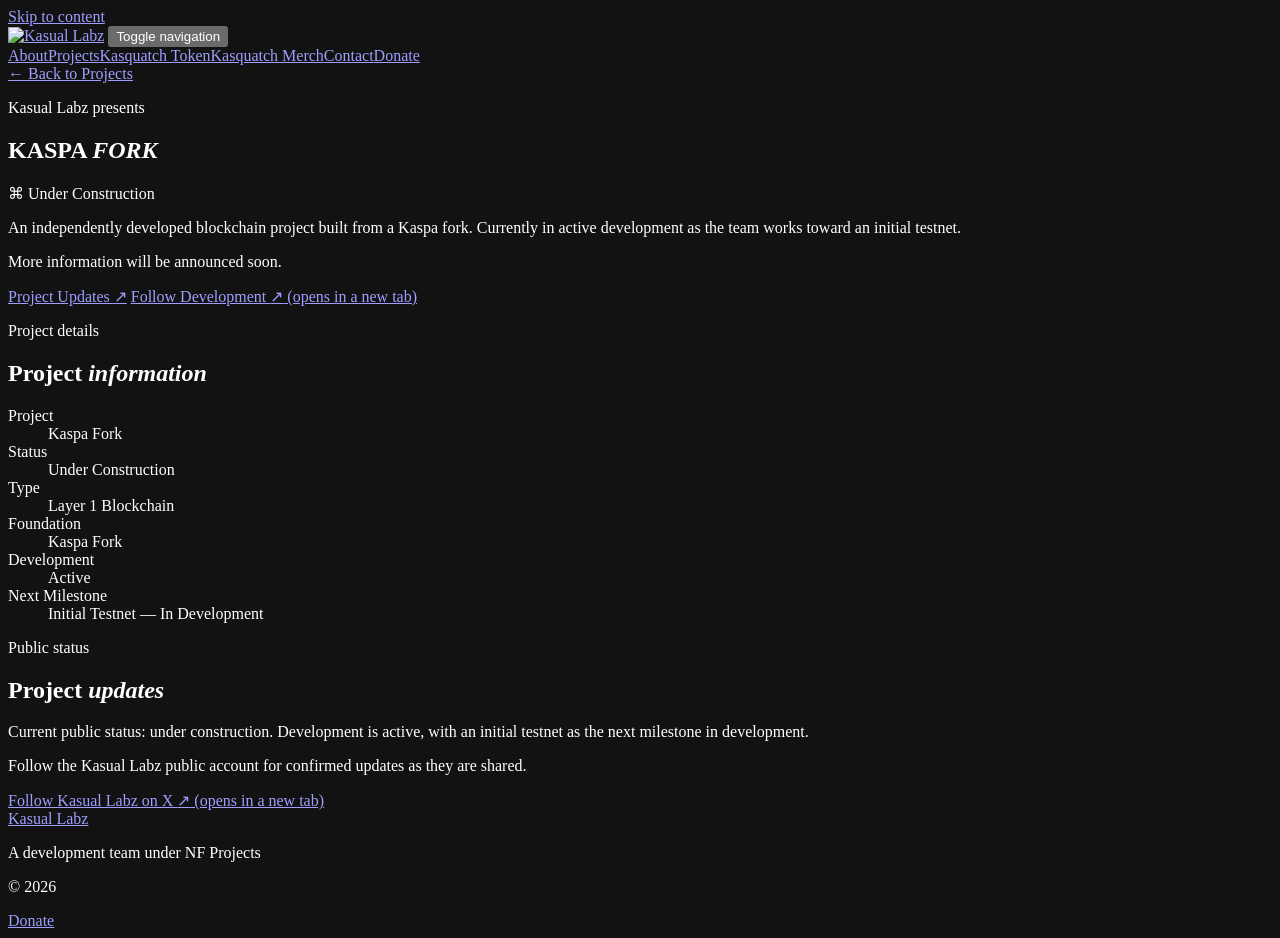
==== site/projects/kaspa-fork/index.html @ 4a820628 "Add XTM-MINER and Kaspa Fork project pages" ====
<!doctype html>
<html lang="en">
  <head>
    <meta charset="utf-8">
    <meta name="viewport" content="width=device-width, initial-scale=1">
    <meta name="theme-color" content="#061311">
    <meta name="color-scheme" content="dark">
    <title>Kaspa Fork | Kasual Labz</title>
    <meta name="description" content="An independently developed blockchain project built from a Kaspa fork. Currently in active development as the team works toward an initial testnet.">
    <link rel="canonical" href="https://kasuallabz.xyz/projects/kaspa-fork/">
    <link rel="icon" href="/favicon.png" type="image/png">
    <meta property="og:type" content="website">
    <meta property="og:title" content="Kaspa Fork | Kasual Labz">
    <meta property="og:description" content="An independently developed blockchain project built from a Kaspa fork, in active development toward an initial testnet.">
    <meta property="og:url" content="https://kasuallabz.xyz/projects/kaspa-fork/">
    <meta property="og:site_name" content="Kasual Labz">
    <meta property="og:image" content="https://kasuallabz.xyz/assets/kaspa-fork-emblem.webp">
    <meta property="og:image:alt" content="Glowing teal Kaspa emblem surrounded by waterfalls and mountains">
    <meta name="twitter:card" content="summary_large_image">
    <meta name="twitter:title" content="Kaspa Fork | Kasual Labz">
    <meta name="twitter:description" content="An independently developed blockchain project built from a Kaspa fork, in active development toward an initial testnet.">
    <meta name="twitter:image" content="https://kasuallabz.xyz/assets/kaspa-fork-emblem.webp">
    <link rel="stylesheet" href="/styles.css?v=20261112-project-pages-v1">
    <script src="/script.js" defer></script>
  </head>
  <body class="project-detail-page kaspa-fork-page">
    <a class="skip-link" href="#main-content">Skip to content</a>
    <div class="page-grid" aria-hidden="true"></div>
    <header class="site-header" id="top">
      <div class="header-shell">
        <a class="brand" href="/" aria-label="Kasual Labz home"><img src="/assets/kasual-labz-wordmark.webp" width="2048" height="682" alt="Kasual Labz"></a>
        <button class="nav-toggle" type="button" aria-expanded="false" aria-controls="primary-navigation"><span class="sr-only">Toggle navigation</span><span aria-hidden="true"></span><span aria-hidden="true"></span></button>
        <nav class="primary-nav" id="primary-navigation" aria-label="Primary navigation">
          <a href="/#about">About</a><a href="/#projects">Projects</a><a class="nav-kasquatch-link" href="/projects/kasquatch/">Kasquatch Token</a><a class="nav-kasquatch-link" href="/projects/kasquatch/merch/">Kasquatch Merch</a><a href="/#contact">Contact</a><a class="nav-donation-link" href="/?donate=1#donation-open">Donate</a>
        </nav>
      </div>
    </header>
    <main id="main-content" class="project-detail-main">
      <section class="detail-hero detail-hero--kaspa" aria-labelledby="kaspa-fork-title">
        <div class="detail-hero-art detail-hero-art--kaspa" role="img" aria-label="Moonlit mountain forest and waterfalls"></div>
        <div class="detail-hero-shell">
          <a class="detail-back-link" href="/#projects"><span aria-hidden="true">←</span> Back to Projects</a>
          <div class="detail-hero-content">
            <div class="kaspa-hero-emblem" role="img" aria-label="Crystalline teal Kaspa emblem surrounded by waterfalls and mountain peaks"></div>
            <p class="project-overline">Kasual Labz presents</p>
            <h1 id="kaspa-fork-title">KASPA <em>FORK</em></h1>
            <p class="detail-status-badge"><span aria-hidden="true">⌘</span> Under Construction</p>
            <p class="detail-hero-lede">An independently developed blockchain project built from a Kaspa fork. Currently in active development as the team works toward an initial testnet.</p>
            <p class="detail-soon-note">More information will be announced soon.</p>
            <div class="detail-hero-actions">
              <a class="button button-primary" href="#project-updates">Project Updates <span aria-hidden="true">↗</span></a>
              <a class="button button-secondary" href="https://x.com/KASUAL_LABZ" target="_blank" rel="noopener noreferrer me">Follow Development <span aria-hidden="true">↗</span><span class="sr-only"> (opens in a new tab)</span></a>
            </div>
          </div>
        </div>
      </section>

      <section class="project-information section-frame" aria-labelledby="kaspa-information-title">
        <div class="section-shell project-information-layout">
          <div class="project-section-heading"><p class="kicker">Project details</p><h2 id="kaspa-information-title">Project <em>information</em></h2></div>
          <dl class="project-facts">
            <div><dt>Project</dt><dd>Kaspa Fork</dd></div>
            <div><dt>Status</dt><dd>Under Construction</dd></div>
            <div><dt>Type</dt><dd>Layer 1 Blockchain</dd></div>
            <div><dt>Foundation</dt><dd>Kaspa Fork</dd></div>
            <div><dt>Development</dt><dd>Active</dd></div>
            <div><dt>Next Milestone</dt><dd>Initial Testnet — In Development</dd></div>
          </dl>
        </div>
      </section>

      <section class="project-update-section project-update-section--kaspa section-frame" id="project-updates" aria-labelledby="kaspa-updates-title">
        <div class="section-shell project-update-layout">
          <div class="project-section-heading"><p class="kicker">Public status</p><h2 id="kaspa-updates-title">Project <em>updates</em></h2></div>
          <div class="project-update-copy"><p>Current public status: under construction. Development is active, with an initial testnet as the next milestone in development.</p><p>Follow the Kasual Labz public account for confirmed updates as they are shared.</p><a class="button button-secondary" href="https://x.com/KASUAL_LABZ" target="_blank" rel="noopener noreferrer me">Follow Kasual Labz on X <span aria-hidden="true">↗</span><span class="sr-only"> (opens in a new tab)</span></a></div>
        </div>
      </section>
    </main>
    <footer class="site-footer"><div class="footer-shell donation-footer-shell"><a class="footer-brand" href="/">Kasual Labz</a><p>A development team under NF Projects</p><p>© <span id="current-year">2026</span></p><a class="donation-trigger footer-donate-link" href="/?donate=1#donation-open" aria-haspopup="dialog">Donate</a></div></footer>
  </body>
</html>
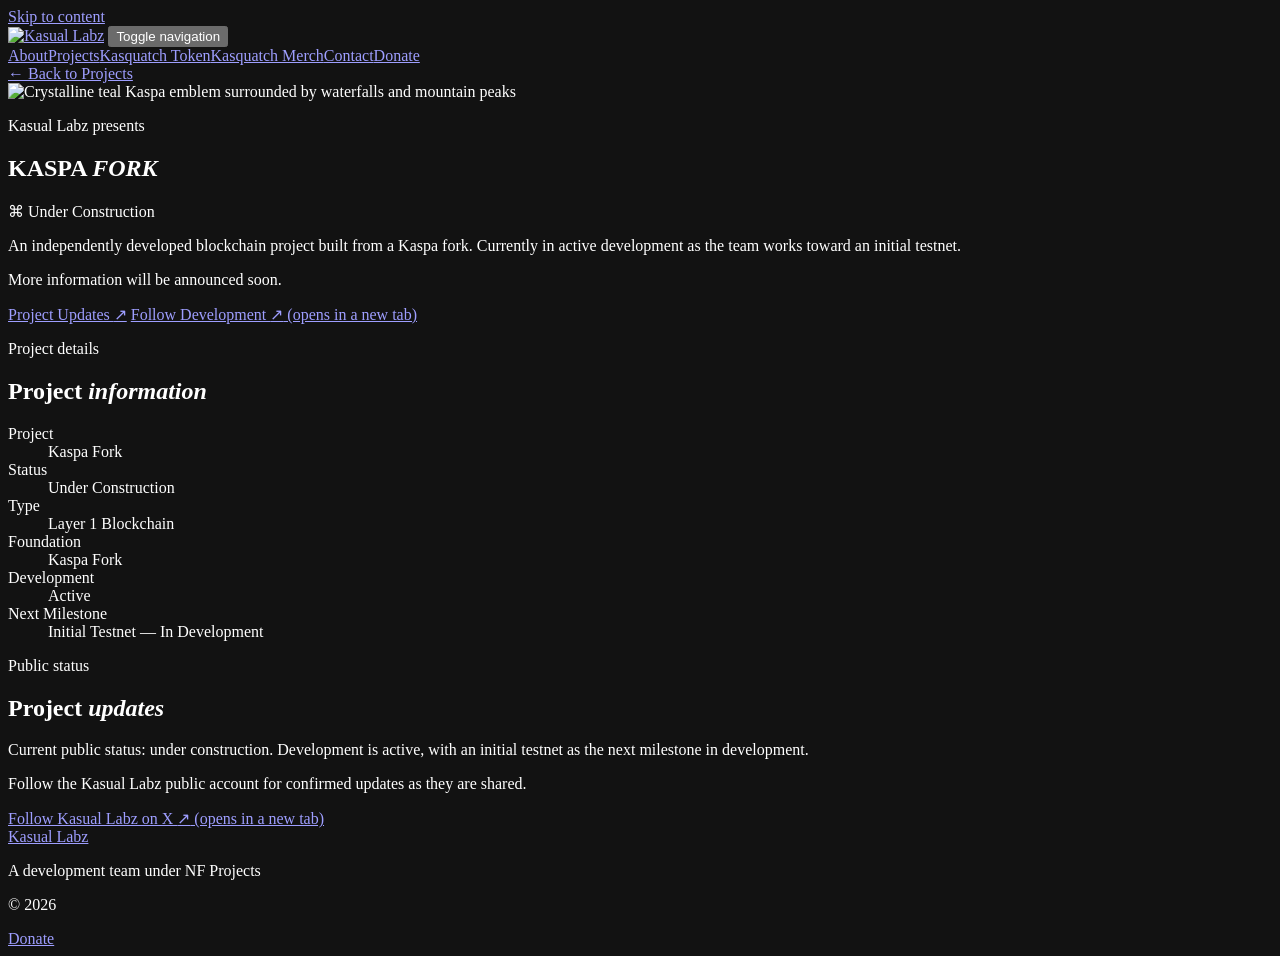
==== commit 4eb40718: "Show full supplied Kaspa Fork emblem" ====
--- a/site/projects/kaspa-fork/index.html
+++ b/site/projects/kaspa-fork/index.html
@@ -14,13 +14,13 @@
     <meta property="og:description" content="An independently developed blockchain project built from a Kaspa fork, in active development toward an initial testnet.">
     <meta property="og:url" content="https://kasuallabz.xyz/projects/kaspa-fork/">
     <meta property="og:site_name" content="Kasual Labz">
-    <meta property="og:image" content="https://kasuallabz.xyz/assets/kaspa-fork-emblem.webp">
+    <meta property="og:image" content="https://kasuallabz.xyz/assets/kaspa-fork-emblem-v2.webp">
     <meta property="og:image:alt" content="Glowing teal Kaspa emblem surrounded by waterfalls and mountains">
     <meta name="twitter:card" content="summary_large_image">
     <meta name="twitter:title" content="Kaspa Fork | Kasual Labz">
     <meta name="twitter:description" content="An independently developed blockchain project built from a Kaspa fork, in active development toward an initial testnet.">
-    <meta name="twitter:image" content="https://kasuallabz.xyz/assets/kaspa-fork-emblem.webp">
-    <link rel="stylesheet" href="/styles.css?v=20261112-project-pages-v1">
+    <meta name="twitter:image" content="https://kasuallabz.xyz/assets/kaspa-fork-emblem-v2.webp">
+    <link rel="stylesheet" href="/styles.css?v=20261113-kaspa-emblem-v2">
     <script src="/script.js" defer></script>
   </head>
   <body class="project-detail-page kaspa-fork-page">
@@ -41,7 +41,7 @@
         <div class="detail-hero-shell">
           <a class="detail-back-link" href="/#projects"><span aria-hidden="true">←</span> Back to Projects</a>
           <div class="detail-hero-content">
-            <div class="kaspa-hero-emblem" role="img" aria-label="Crystalline teal Kaspa emblem surrounded by waterfalls and mountain peaks"></div>
+            <img class="kaspa-hero-emblem" src="/assets/kaspa-fork-emblem-v2.webp" width="1254" height="1254" alt="Crystalline teal Kaspa emblem surrounded by waterfalls and mountain peaks">
             <p class="project-overline">Kasual Labz presents</p>
             <h1 id="kaspa-fork-title">KASPA <em>FORK</em></h1>
             <p class="detail-status-badge"><span aria-hidden="true">⌘</span> Under Construction</p>
